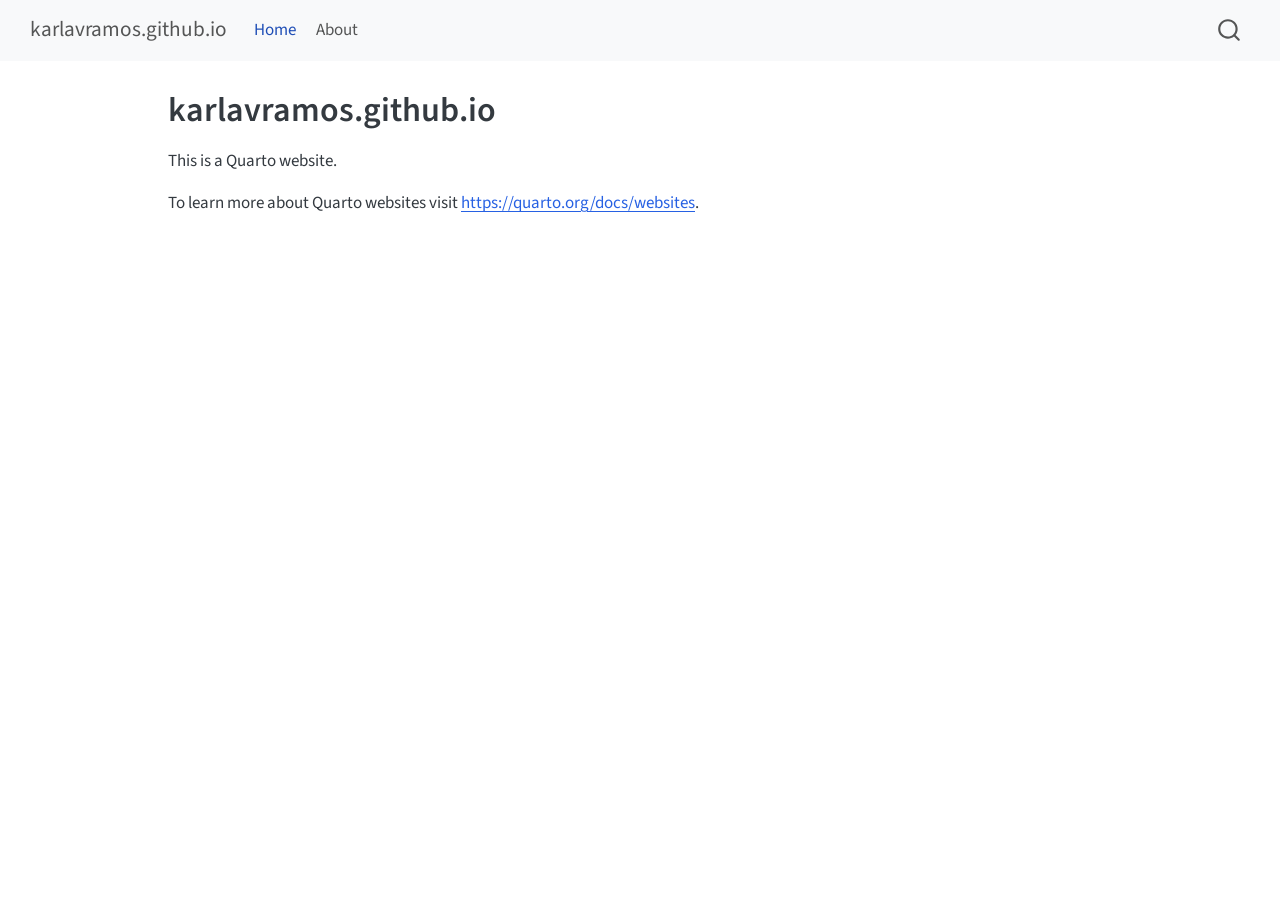
==== docs/index.html @ ef81c5fa "add initial website files" ====
<!DOCTYPE html>
<html xmlns="http://www.w3.org/1999/xhtml" lang="en" xml:lang="en"><head>

<meta charset="utf-8">
<meta name="generator" content="quarto-1.10.18">

<meta name="viewport" content="width=device-width, initial-scale=1.0, user-scalable=yes">


<title>karlavramos.github.io</title>
<style>
/* Default styles provided by pandoc.
** See https://pandoc.org/MANUAL.html#variables-for-html for config info.
*/
span.smallcaps{font-variant: small-caps;}
div.columns{display: flex; gap: 1.5em;}
div.column{flex: auto;}
@media screen {
div.columns{gap: min(4vw, 1.5em);}
div.column{overflow-x: auto;}
}
div.hanging-indent{margin-left: 1.5em; text-indent: -1.5em;}
ul.task-list{list-style: none;}
ul.task-list li input[type="checkbox"] {
  width: 0.8em;
  margin: 0 0.8em 0.2em -1em; /* quarto-specific, see https://github.com/quarto-dev/quarto-cli/issues/4556 */ 
  vertical-align: middle;
}
</style>


<script src="site_libs/quarto-nav/quarto-nav.js"></script>
<script src="site_libs/quarto-nav/headroom.min.js"></script>
<script src="site_libs/clipboard/clipboard.min.js"></script>
<script src="site_libs/quarto-search/autocomplete.umd.js"></script>
<script src="site_libs/quarto-search/fuse.min.js"></script>
<script src="site_libs/quarto-search/quarto-search.js"></script>
<meta name="quarto:offset" content="./">
<script src="site_libs/quarto-html/quarto.js" type="module"></script>
<script src="site_libs/quarto-html/tabsets/tabsets.js" type="module"></script>
<script src="site_libs/quarto-html/popper.min.js"></script>
<script src="site_libs/quarto-html/tippy.umd.min.js"></script>
<script src="site_libs/quarto-html/anchor.min.js"></script>
<link href="site_libs/quarto-html/tippy.css" rel="stylesheet">
<link href="site_libs/quarto-html/quarto-syntax-highlighting-64a204ab8560d761af7679ceaba22944.css" rel="stylesheet" id="quarto-text-highlighting-styles">
<script src="site_libs/bootstrap/bootstrap.min.js"></script>
<link href="site_libs/bootstrap/bootstrap-icons.css" rel="stylesheet">
<link href="site_libs/bootstrap/bootstrap-445b8638c3d06994fee0907d791121c4.min.css" rel="stylesheet" append-hash="true" id="quarto-bootstrap" data-mode="light">
<script id="quarto-search-options" type="application/json">{
  "location": "navbar",
  "copy-button": false,
  "collapse-after": 3,
  "panel-placement": "end",
  "type": "overlay",
  "limit": 50,
  "keyboard-shortcut": [
    "f",
    "/",
    "s"
  ],
  "show-item-context": false,
  "language": {
    "search-no-results-text": "No results",
    "search-matching-documents-text": "matching documents",
    "search-copy-link-title": "Copy link to search",
    "search-hide-matches-text": "Hide additional matches",
    "search-more-match-text": "more match in this document",
    "search-more-matches-text": "more matches in this document",
    "search-clear-button-title": "Clear",
    "search-text-placeholder": "",
    "search-detached-cancel-button-title": "Cancel",
    "search-submit-button-title": "Submit",
    "search-label": "Search"
  }
}</script>


<link rel="stylesheet" href="styles.css">
</head>

<body class="nav-fixed quarto-light">

<div id="quarto-search-results"></div>
  <header id="quarto-header" class="headroom fixed-top">
    <nav class="navbar navbar-expand-lg " data-bs-theme="dark">
      <div class="navbar-container container-fluid">
      <div class="navbar-brand-container mx-auto">
    <a class="navbar-brand" href="./index.html">
    <span class="navbar-title">karlavramos.github.io</span>
    </a>
  </div>
            <div id="quarto-search" class="" title="Search"></div>
          <button class="navbar-toggler" type="button" data-bs-toggle="collapse" data-bs-target="#navbarCollapse" aria-controls="navbarCollapse" role="menu" aria-expanded="false" aria-label="Toggle navigation" onclick="if (window.quartoToggleHeadroom) { window.quartoToggleHeadroom(); }">
  <span class="navbar-toggler-icon"></span>
</button>
          <div class="collapse navbar-collapse" id="navbarCollapse">
            <ul class="navbar-nav navbar-nav-scroll me-auto">
  <li class="nav-item">
    <a class="nav-link active" href="./index.html" aria-current="page"> 
<span class="menu-text">Home</span></a>
  </li>  
  <li class="nav-item">
    <a class="nav-link" href="./about.html"> 
<span class="menu-text">About</span></a>
  </li>  
</ul>
          </div> <!-- /navcollapse -->
            <div class="quarto-navbar-tools">
</div>
      </div> <!-- /container-fluid -->
    </nav>
</header>
<!-- content -->
<div id="quarto-content" class="quarto-container page-columns page-rows-contents page-layout-article page-navbar">
<!-- sidebar -->
<!-- margin-sidebar -->
    <div id="quarto-margin-sidebar" class="sidebar margin-sidebar zindex-bottom">
        
    </div>
<!-- main -->
<main class="content" id="quarto-document-content">

<header id="title-block-header" class="quarto-title-block default">
<div class="quarto-title">
<h1 class="title">karlavramos.github.io</h1>
</div>



<div class="quarto-title-meta">

    
  
    
  </div>
  


</header>


<p>This is a Quarto website.</p>
<p>To learn more about Quarto websites visit <a href="https://quarto.org/docs/websites" class="uri">https://quarto.org/docs/websites</a>.</p>



</main> <!-- /main -->
<script id="quarto-html-after-body" type="application/javascript">
  window.document.addEventListener("DOMContentLoaded", function (event) {
    const icon = "";
    const anchorJS = new window.AnchorJS();
    anchorJS.options = {
      placement: 'right',
      icon: icon
    };
    anchorJS.add('.anchored');
    const isCodeAnnotation = (el) => {
      for (const clz of el.classList) {
        if (clz.startsWith('code-annotation-')) {                     
          return true;
        }
      }
      return false;
    }
    const onCopySuccess = function(e) {
      // button target
      const button = e.trigger;
      // don't keep focus
      button.blur();
      // flash "checked"
      button.classList.add('code-copy-button-checked');
      var currentTitle = button.getAttribute("title");
      button.setAttribute("title", "Copied!");
      let tooltip;
      if (window.bootstrap) {
        button.setAttribute("data-bs-toggle", "tooltip");
        button.setAttribute("data-bs-placement", "left");
        button.setAttribute("data-bs-title", "Copied!");
        tooltip = new bootstrap.Tooltip(button, 
          { trigger: "manual", 
            customClass: "code-copy-button-tooltip",
            offset: [0, -8]});
        tooltip.show();    
      }
      setTimeout(function() {
        if (tooltip) {
          tooltip.hide();
          button.removeAttribute("data-bs-title");
          button.removeAttribute("data-bs-toggle");
          button.removeAttribute("data-bs-placement");
        }
        button.setAttribute("title", currentTitle);
        button.classList.remove('code-copy-button-checked');
      }, 1000);
      // clear code selection
      e.clearSelection();
    }
    const getTextToCopy = function(trigger) {
      const outerScaffold = trigger.parentElement.cloneNode(true);
      const codeEl = outerScaffold.querySelector('code');
      for (const childEl of codeEl.children) {
        if (isCodeAnnotation(childEl)) {
          childEl.remove();
        }
      }
      return codeEl.innerText;
    }
    const clipboard = new window.ClipboardJS('.code-copy-button:not([data-in-quarto-modal])', {
      text: getTextToCopy
    });
    clipboard.on('success', onCopySuccess);
    if (window.document.getElementById('quarto-embedded-source-code-modal')) {
      const clipboardModal = new window.ClipboardJS('.code-copy-button[data-in-quarto-modal]', {
        text: getTextToCopy,
        container: window.document.getElementById('quarto-embedded-source-code-modal')
      });
      clipboardModal.on('success', onCopySuccess);
    }
      var localhostRegex = new RegExp(/^(?:http|https):\/\/localhost\:?[0-9]*\//);
      var mailtoRegex = new RegExp(/^mailto:/);
        var filterRegex = new RegExp('/' + window.location.host + '/');
      var isInternal = (href) => {
          return filterRegex.test(href) || localhostRegex.test(href) || mailtoRegex.test(href);
      }
      // Inspect non-navigation links and adorn them if external
     var links = window.document.querySelectorAll('a[href]:not(.nav-link):not(.navbar-brand):not(.toc-action):not(.sidebar-link):not(.sidebar-item-toggle):not(.pagination-link):not(.no-external):not([aria-hidden]):not(.dropdown-item):not(.quarto-navigation-tool):not(.about-link)');
      for (var i=0; i<links.length; i++) {
        const link = links[i];
        if (!isInternal(link.href)) {
          // undo the damage that might have been done by quarto-nav.js in the case of
          // links that we want to consider external
          if (link.dataset.originalHref !== undefined) {
            link.href = link.dataset.originalHref;
          }
        }
      }
    function tippyHover(el, contentFn, onTriggerFn, onUntriggerFn) {
      const config = {
        allowHTML: true,
        maxWidth: 500,
        delay: 100,
        arrow: false,
        appendTo: function(el) {
            return el.parentElement;
        },
        interactive: true,
        interactiveBorder: 10,
        theme: 'quarto',
        placement: 'bottom-start',
      };
      if (contentFn) {
        config.content = contentFn;
      }
      if (onTriggerFn) {
        config.onTrigger = onTriggerFn;
      }
      if (onUntriggerFn) {
        config.onUntrigger = onUntriggerFn;
      }
      window.tippy(el, config); 
    }
    const noterefs = window.document.querySelectorAll('a[role="doc-noteref"]');
    for (var i=0; i<noterefs.length; i++) {
      const ref = noterefs[i];
      tippyHover(ref, function() {
        // use id or data attribute instead here
        let href = ref.getAttribute('data-footnote-href') || ref.getAttribute('href');
        try { href = new URL(href).hash; } catch {}
        const id = href.replace(/^#\/?/, "");
        const note = window.document.getElementById(id);
        if (note) {
          return note.innerHTML;
        } else {
          return "";
        }
      });
    }
    const xrefs = window.document.querySelectorAll('a.quarto-xref');
    const processXRef = (id, note) => {
      // Strip column container classes
      const stripColumnClz = (el) => {
        el.classList.remove("page-full", "page-columns");
        if (el.children) {
          for (const child of el.children) {
            stripColumnClz(child);
          }
        }
      }
      stripColumnClz(note)
      if (id === null || id.startsWith('sec-')) {
        // Special case sections, only their first couple elements
        const container = document.createElement("div");
        if (note.children && note.children.length > 2) {
          container.appendChild(note.children[0].cloneNode(true));
          for (let i = 1; i < note.children.length; i++) {
            const child = note.children[i];
            if (child.tagName === "P" && child.innerText === "") {
              continue;
            } else {
              container.appendChild(child.cloneNode(true));
              break;
            }
          }
          if (window.Quarto?.typesetMath) {
            window.Quarto.typesetMath(container);
          }
          return container.innerHTML
        } else {
          if (window.Quarto?.typesetMath) {
            window.Quarto.typesetMath(note);
          }
          return note.innerHTML;
        }
      } else {
        // Remove any anchor links if they are present
        const anchorLink = note.querySelector('a.anchorjs-link');
        if (anchorLink) {
          anchorLink.remove();
        }
        if (window.Quarto?.typesetMath) {
          window.Quarto.typesetMath(note);
        }
        if (note.classList.contains("callout")) {
          return note.outerHTML;
        } else {
          return note.innerHTML;
        }
      }
    }
    for (var i=0; i<xrefs.length; i++) {
      const xref = xrefs[i];
      tippyHover(xref, undefined, function(instance) {
        instance.disable();
        let url = xref.getAttribute('href');
        let hash = undefined; 
        if (url.startsWith('#')) {
          hash = url;
        } else {
          try { hash = new URL(url).hash; } catch {}
        }
        if (hash) {
          const id = hash.replace(/^#\/?/, "");
          const note = window.document.getElementById(id);
          if (note !== null) {
            try {
              const html = processXRef(id, note.cloneNode(true));
              instance.setContent(html);
            } finally {
              instance.enable();
              instance.show();
            }
          } else {
            // See if we can fetch this
            fetch(url.split('#')[0])
            .then(res => res.text())
            .then(html => {
              const parser = new DOMParser();
              const htmlDoc = parser.parseFromString(html, "text/html");
              const note = htmlDoc.getElementById(id);
              if (note !== null) {
                const html = processXRef(id, note);
                instance.setContent(html);
              } 
            }).finally(() => {
              instance.enable();
              instance.show();
            });
          }
        } else {
          // See if we can fetch a full url (with no hash to target)
          // This is a special case and we should probably do some content thinning / targeting
          fetch(url)
          .then(res => res.text())
          .then(html => {
            const parser = new DOMParser();
            const htmlDoc = parser.parseFromString(html, "text/html");
            const note = htmlDoc.querySelector('main.content');
            if (note !== null) {
              // This should only happen for chapter cross references
              // (since there is no id in the URL)
              // remove the first header
              if (note.children.length > 0 && note.children[0].tagName === "HEADER") {
                note.children[0].remove();
              }
              const html = processXRef(null, note);
              instance.setContent(html);
            } 
          }).finally(() => {
            instance.enable();
            instance.show();
          });
        }
      }, function(instance) {
      });
    }
        let selectedAnnoteEl;
        const selectorForAnnotation = ( cell, annotation) => {
          let cellAttr = 'data-code-cell="' + cell + '"';
          let lineAttr = 'data-code-annotation="' +  annotation + '"';
          const selector = 'span[' + cellAttr + '][' + lineAttr + ']';
          return selector;
        }
        const selectCodeLines = (annoteEl) => {
          const doc = window.document;
          const targetCell = annoteEl.getAttribute("data-target-cell");
          const targetAnnotation = annoteEl.getAttribute("data-target-annotation");
          const annoteSpan = window.document.querySelector(selectorForAnnotation(targetCell, targetAnnotation));
          const lines = annoteSpan.getAttribute("data-code-lines").split(",");
          const lineIds = lines.map((line) => {
            return targetCell + "-" + line;
          })
          let top = null;
          let height = null;
          let parent = null;
          if (lineIds.length > 0) {
              //compute the position of the single el (top and bottom and make a div)
              const el = window.document.getElementById(lineIds[0]);
              top = el.offsetTop;
              height = el.offsetHeight;
              parent = el.parentElement.parentElement;
            if (lineIds.length > 1) {
              const lastEl = window.document.getElementById(lineIds[lineIds.length - 1]);
              const bottom = lastEl.offsetTop + lastEl.offsetHeight;
              height = bottom - top;
            }
            if (top !== null && height !== null && parent !== null) {
              // cook up a div (if necessary) and position it 
              let div = window.document.getElementById("code-annotation-line-highlight");
              if (div === null) {
                div = window.document.createElement("div");
                div.setAttribute("id", "code-annotation-line-highlight");
                div.style.position = 'absolute';
                parent.appendChild(div);
              }
              div.style.top = top - 2 + "px";
              div.style.height = height + 4 + "px";
              div.style.left = 0;
              let gutterDiv = window.document.getElementById("code-annotation-line-highlight-gutter");
              if (gutterDiv === null) {
                gutterDiv = window.document.createElement("div");
                gutterDiv.setAttribute("id", "code-annotation-line-highlight-gutter");
                gutterDiv.style.position = 'absolute';
                const codeCell = window.document.getElementById(targetCell);
                const gutter = codeCell.querySelector('.code-annotation-gutter');
                gutter.appendChild(gutterDiv);
              }
              gutterDiv.style.top = top - 2 + "px";
              gutterDiv.style.height = height + 4 + "px";
            }
            selectedAnnoteEl = annoteEl;
          }
        };
        const unselectCodeLines = () => {
          const elementsIds = ["code-annotation-line-highlight", "code-annotation-line-highlight-gutter"];
          elementsIds.forEach((elId) => {
            const div = window.document.getElementById(elId);
            if (div) {
              div.remove();
            }
          });
          selectedAnnoteEl = undefined;
        };
          // Handle positioning of the toggle
      window.addEventListener(
        "resize",
        throttle(() => {
          elRect = undefined;
          if (selectedAnnoteEl) {
            selectCodeLines(selectedAnnoteEl);
          }
        }, 10)
      );
      function throttle(fn, ms) {
      let throttle = false;
      let timer;
        return (...args) => {
          if(!throttle) { // first call gets through
              fn.apply(this, args);
              throttle = true;
          } else { // all the others get throttled
              if(timer) clearTimeout(timer); // cancel #2
              timer = setTimeout(() => {
                fn.apply(this, args);
                timer = throttle = false;
              }, ms);
          }
        };
      }
        // Attach click handler to the DT
        const annoteDls = window.document.querySelectorAll('dt[data-target-cell]');
        for (const annoteDlNode of annoteDls) {
          annoteDlNode.addEventListener('click', (event) => {
            const clickedEl = event.target;
            if (clickedEl !== selectedAnnoteEl) {
              unselectCodeLines();
              const activeEl = window.document.querySelector('dt[data-target-cell].code-annotation-active');
              if (activeEl) {
                activeEl.classList.remove('code-annotation-active');
              }
              selectCodeLines(clickedEl);
              clickedEl.classList.add('code-annotation-active');
            } else {
              // Unselect the line
              unselectCodeLines();
              clickedEl.classList.remove('code-annotation-active');
            }
          });
        }
    const findCites = (el) => {
      const parentEl = el.parentElement;
      if (parentEl) {
        const cites = parentEl.dataset.cites;
        if (cites) {
          return {
            el,
            cites: cites.split(' ')
          };
        } else {
          return findCites(el.parentElement)
        }
      } else {
        return undefined;
      }
    };
    var bibliorefs = window.document.querySelectorAll('a[role="doc-biblioref"]');
    for (var i=0; i<bibliorefs.length; i++) {
      const ref = bibliorefs[i];
      const citeInfo = findCites(ref);
      if (citeInfo) {
        tippyHover(citeInfo.el, function() {
          var popup = window.document.createElement('div');
          citeInfo.cites.forEach(function(cite) {
            var citeDiv = window.document.createElement('div');
            citeDiv.classList.add('hanging-indent');
            citeDiv.classList.add('csl-entry');
            var biblioDiv = window.document.getElementById('ref-' + cite);
            if (biblioDiv) {
              citeDiv.innerHTML = biblioDiv.innerHTML;
            }
            popup.appendChild(citeDiv);
          });
          return popup.innerHTML;
        });
      }
    }
  });
  </script>
</div> <!-- /content -->




</body></html>
---- docs/site_libs/quarto-html/tippy.css ----
.tippy-box[data-animation=fade][data-state=hidden]{opacity:0}[data-tippy-root]{max-width:calc(100vw - 10px)}.tippy-box{position:relative;background-color:#333;color:#fff;border-radius:4px;font-size:14px;line-height:1.4;white-space:normal;outline:0;transition-property:transform,visibility,opacity}.tippy-box[data-placement^=top]>.tippy-arrow{bottom:0}.tippy-box[data-placement^=top]>.tippy-arrow:before{bottom:-7px;left:0;border-width:8px 8px 0;border-top-color:initial;transform-origin:center top}.tippy-box[data-placement^=bottom]>.tippy-arrow{top:0}.tippy-box[data-placement^=bottom]>.tippy-arrow:before{top:-7px;left:0;border-width:0 8px 8px;border-bottom-color:initial;transform-origin:center bottom}.tippy-box[data-placement^=left]>.tippy-arrow{right:0}.tippy-box[data-placement^=left]>.tippy-arrow:before{border-width:8px 0 8px 8px;border-left-color:initial;right:-7px;transform-origin:center left}.tippy-box[data-placement^=right]>.tippy-arrow{left:0}.tippy-box[data-placement^=right]>.tippy-arrow:before{left:-7px;border-width:8px 8px 8px 0;border-right-color:initial;transform-origin:center right}.tippy-box[data-inertia][data-state=visible]{transition-timing-function:cubic-bezier(.54,1.5,.38,1.11)}.tippy-arrow{width:16px;height:16px;color:#333}.tippy-arrow:before{content:"";position:absolute;border-color:transparent;border-style:solid}.tippy-content{position:relative;padding:5px 9px;z-index:1}
---- docs/site_libs/quarto-html/quarto-syntax-highlighting-64a204ab8560d761af7679ceaba22944.css ----
/* quarto syntax highlight colors */
:root {
  --quarto-hl-ot-color: #003B4F;
  --quarto-hl-at-color: #657422;
  --quarto-hl-ss-color: #20794D;
  --quarto-hl-an-color: #5E5E5E;
  --quarto-hl-fu-color: #4758AB;
  --quarto-hl-st-color: #20794D;
  --quarto-hl-cf-color: #003B4F;
  --quarto-hl-op-color: #5E5E5E;
  --quarto-hl-er-color: #AD0000;
  --quarto-hl-bn-color: #AD0000;
  --quarto-hl-al-color: #AD0000;
  --quarto-hl-va-color: #111111;
  --quarto-hl-bu-color: inherit;
  --quarto-hl-ex-color: inherit;
  --quarto-hl-pp-color: #AD0000;
  --quarto-hl-in-color: #5E5E5E;
  --quarto-hl-vs-color: #20794D;
  --quarto-hl-wa-color: #5E5E5E;
  --quarto-hl-do-color: #5E5E5E;
  --quarto-hl-im-color: #00769E;
  --quarto-hl-ch-color: #20794D;
  --quarto-hl-dt-color: #AD0000;
  --quarto-hl-fl-color: #AD0000;
  --quarto-hl-co-color: #5E5E5E;
  --quarto-hl-cv-color: #5E5E5E;
  --quarto-hl-cn-color: #8f5902;
  --quarto-hl-sc-color: #5E5E5E;
  --quarto-hl-dv-color: #AD0000;
  --quarto-hl-kw-color: #003B4F;
}

/* other quarto variables */
:root {
  --quarto-font-monospace: SFMono-Regular, Menlo, Monaco, Consolas, "Liberation Mono", "Courier New", monospace;
}

/* syntax highlight based on Pandoc's rules */
pre > code.sourceCode > span {
  color: #003B4F;
}

code.sourceCode > span {
  color: #003B4F;
}

div.sourceCode,
div.sourceCode pre.sourceCode {
  color: #003B4F;
}

/* Normal */
code span {
  color: #003B4F;
}

/* Alert */
code span.al {
  color: #AD0000;
  font-style: inherit;
}

/* Annotation */
code span.an {
  color: #5E5E5E;
  font-style: inherit;
}

/* Attribute */
code span.at {
  color: #657422;
  font-style: inherit;
}

/* BaseN */
code span.bn {
  color: #AD0000;
  font-style: inherit;
}

/* BuiltIn */
code span.bu {
  font-style: inherit;
}

/* ControlFlow */
code span.cf {
  color: #003B4F;
  font-weight: bold;
  font-style: inherit;
}

/* Char */
code span.ch {
  color: #20794D;
  font-style: inherit;
}

/* Constant */
code span.cn {
  color: #8f5902;
  font-style: inherit;
}

/* Comment */
code span.co {
  color: #5E5E5E;
  font-style: inherit;
}

/* CommentVar */
code span.cv {
  color: #5E5E5E;
  font-style: italic;
}

/* Documentation */
code span.do {
  color: #5E5E5E;
  font-style: italic;
}

/* DataType */
code span.dt {
  color: #AD0000;
  font-style: inherit;
}

/* DecVal */
code span.dv {
  color: #AD0000;
  font-style: inherit;
}

/* Error */
code span.er {
  color: #AD0000;
  font-style: inherit;
}

/* Extension */
code span.ex {
  font-style: inherit;
}

/* Float */
code span.fl {
  color: #AD0000;
  font-style: inherit;
}

/* Function */
code span.fu {
  color: #4758AB;
  font-style: inherit;
}

/* Import */
code span.im {
  color: #00769E;
  font-style: inherit;
}

/* Information */
code span.in {
  color: #5E5E5E;
  font-style: inherit;
}

/* Keyword */
code span.kw {
  color: #003B4F;
  font-weight: bold;
  font-style: inherit;
}

/* Operator */
code span.op {
  color: #5E5E5E;
  font-style: inherit;
}

/* Other */
code span.ot {
  color: #003B4F;
  font-style: inherit;
}

/* Preprocessor */
code span.pp {
  color: #AD0000;
  font-style: inherit;
}

/* SpecialChar */
code span.sc {
  color: #5E5E5E;
  font-style: inherit;
}

/* SpecialString */
code span.ss {
  color: #20794D;
  font-style: inherit;
}

/* String */
code span.st {
  color: #20794D;
  font-style: inherit;
}

/* Variable */
code span.va {
  color: #111111;
  font-style: inherit;
}

/* VerbatimString */
code span.vs {
  color: #20794D;
  font-style: inherit;
}

/* Warning */
code span.wa {
  color: #5E5E5E;
  font-style: italic;
}

.prevent-inlining {
  content: "</";
}

/*# sourceMappingURL=9d8d5bb603a83b8298b89080a598c93b.css.map */
---- docs/styles.css ----
/* css styles */
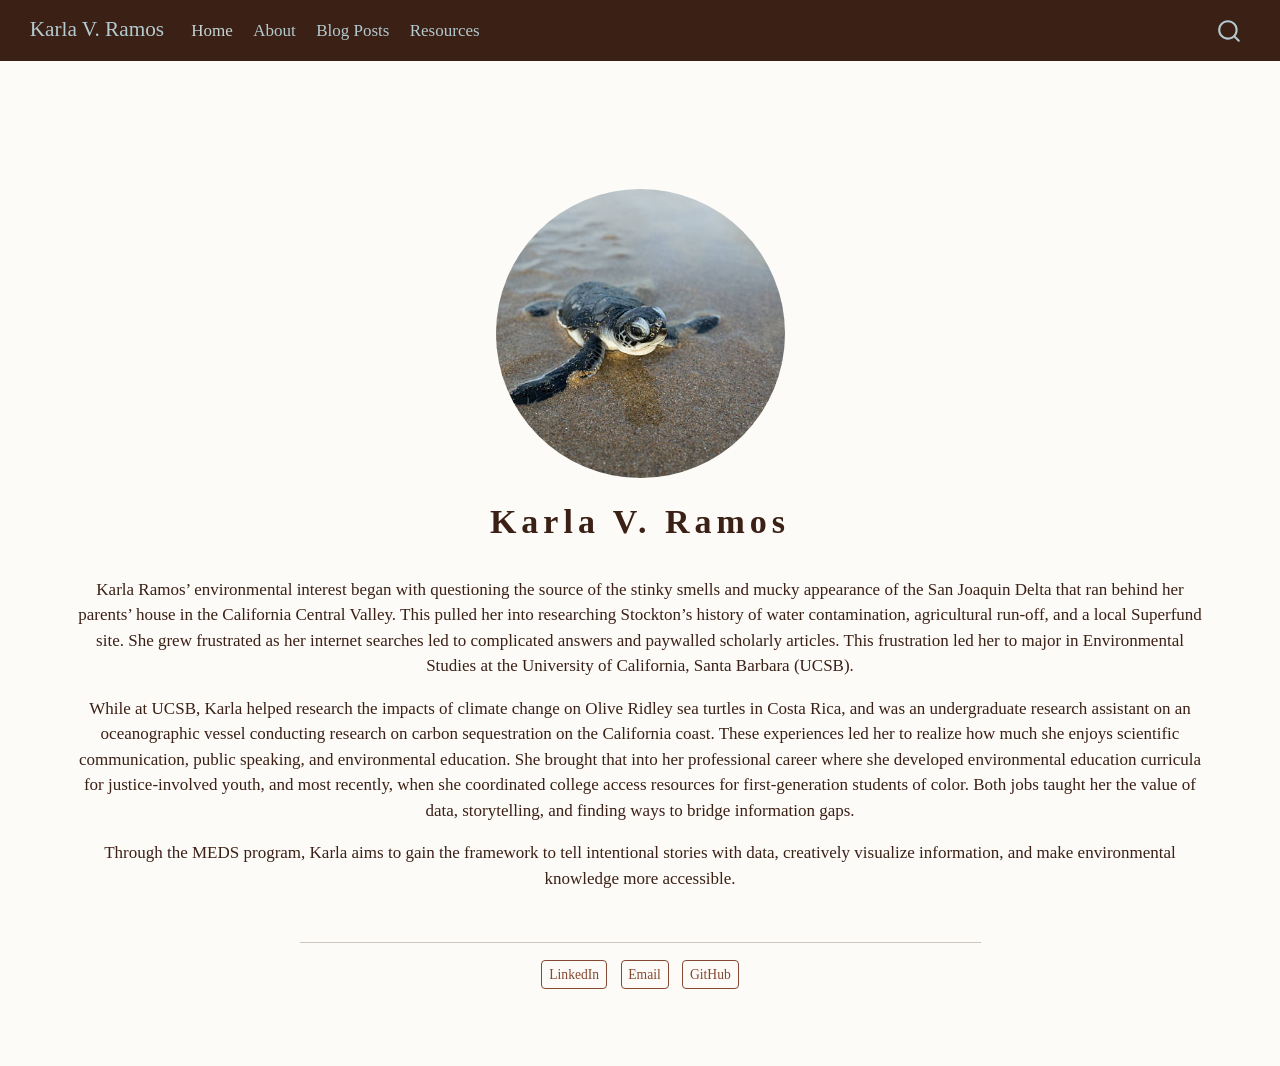
==== commit 1c3abaf2: "Blog post workshop" ====
--- a/docs/index.html
+++ b/docs/index.html
@@ -2,12 +2,12 @@
 <html xmlns="http://www.w3.org/1999/xhtml" lang="en" xml:lang="en"><head>
 
 <meta charset="utf-8">
-<meta name="generator" content="quarto-1.10.18">
+<meta name="generator" content="quarto-1.10.19">
 
 <meta name="viewport" content="width=device-width, initial-scale=1.0, user-scalable=yes">
 
 
-<title>karlavramos.github.io</title>
+<title>Karla V. Ramos</title>
 <style>
 /* Default styles provided by pandoc.
 ** See https://pandoc.org/MANUAL.html#variables-for-html for config info.
@@ -40,12 +40,11 @@
 <script src="site_libs/quarto-html/tabsets/tabsets.js" type="module"></script>
 <script src="site_libs/quarto-html/popper.min.js"></script>
 <script src="site_libs/quarto-html/tippy.umd.min.js"></script>
-<script src="site_libs/quarto-html/anchor.min.js"></script>
 <link href="site_libs/quarto-html/tippy.css" rel="stylesheet">
-<link href="site_libs/quarto-html/quarto-syntax-highlighting-64a204ab8560d761af7679ceaba22944.css" rel="stylesheet" id="quarto-text-highlighting-styles">
+<link href="site_libs/quarto-html/quarto-syntax-highlighting-bf27225e3a48a9273f3daa8f8e829971.css" rel="stylesheet" id="quarto-text-highlighting-styles">
 <script src="site_libs/bootstrap/bootstrap.min.js"></script>
 <link href="site_libs/bootstrap/bootstrap-icons.css" rel="stylesheet">
-<link href="site_libs/bootstrap/bootstrap-445b8638c3d06994fee0907d791121c4.min.css" rel="stylesheet" append-hash="true" id="quarto-bootstrap" data-mode="light">
+<link href="site_libs/bootstrap/bootstrap-197ed1882bb54d472ac7c4763a12b4fc.min.css" rel="stylesheet" append-hash="true" id="quarto-bootstrap" data-mode="light">
 <script id="quarto-search-options" type="application/json">{
   "location": "navbar",
   "copy-button": false,
@@ -75,7 +74,6 @@
 }</script>
 
 
-<link rel="stylesheet" href="styles.css">
 </head>
 
 <body class="nav-fixed quarto-light">
@@ -86,7 +84,7 @@
       <div class="navbar-container container-fluid">
       <div class="navbar-brand-container mx-auto">
     <a class="navbar-brand" href="./index.html">
-    <span class="navbar-title">karlavramos.github.io</span>
+    <span class="navbar-title">Karla V. Ramos</span>
     </a>
   </div>
             <div id="quarto-search" class="" title="Search"></div>
@@ -103,6 +101,14 @@
     <a class="nav-link" href="./about.html"> 
 <span class="menu-text">About</span></a>
   </li>  
+  <li class="nav-item">
+    <a class="nav-link" href="./posts.html"> 
+<span class="menu-text">Blog Posts</span></a>
+  </li>  
+  <li class="nav-item">
+    <a class="nav-link" href="./resources.html"> 
+<span class="menu-text">Resources</span></a>
+  </li>  
 </ul>
           </div> <!-- /navcollapse -->
             <div class="quarto-navbar-tools">
@@ -111,49 +117,43 @@
     </nav>
 </header>
 <!-- content -->
-<div id="quarto-content" class="quarto-container page-columns page-rows-contents page-layout-article page-navbar">
+<div id="quarto-content" class="quarto-container page-columns page-rows-contents page-layout-full page-navbar">
 <!-- sidebar -->
 <!-- margin-sidebar -->
-    <div id="quarto-margin-sidebar" class="sidebar margin-sidebar zindex-bottom">
-        
-    </div>
+    
 <!-- main -->
-<main class="content" id="quarto-document-content">
-
-<header id="title-block-header" class="quarto-title-block default">
+<div class="quarto-about-jolla column-page">
+  <img src="images/profile-ex.jpg" class="about-image
+  round " style="height: 17em; width: 17em;">
+ <header id="title-block-header" class="quarto-title-block default">
 <div class="quarto-title">
-<h1 class="title">karlavramos.github.io</h1>
+<h1 class="title">Karla V. Ramos</h1>
 </div>
-
-
-
-<div class="quarto-title-meta">
-
-    
-  
-    
+<div class="quarto-title-meta column-page">
   </div>
-  
-
-
-</header>
-
-
-<p>This is a Quarto website.</p>
-<p>To learn more about Quarto websites visit <a href="https://quarto.org/docs/websites" class="uri">https://quarto.org/docs/websites</a>.</p>
-
-
-
-</main> <!-- /main -->
+</header><main class="content column-page" id="quarto-document-content">
+<p>Karla Ramos’ environmental interest began with questioning the source of the stinky smells and mucky appearance of the San Joaquin Delta that ran behind her parents’ house in the California Central Valley. This pulled her into researching Stockton’s history of water contamination, agricultural run-off, and a local Superfund site. She grew frustrated as her internet searches led to complicated answers and paywalled scholarly articles. This frustration led her to major in Environmental Studies at the University of California, Santa Barbara (UCSB).</p>
+<p>While at UCSB, Karla helped research the impacts of climate change on Olive Ridley sea turtles in Costa Rica, and was an undergraduate research assistant on an oceanographic vessel conducting research on carbon sequestration on the California coast. These experiences led her to realize how much she enjoys scientific communication, public speaking, and environmental education. She brought that into her professional career where she developed environmental education curricula for justice-involved youth, and most recently, when she coordinated college access resources for first-generation students of color. Both jobs taught her the value of data, storytelling, and finding ways to bridge information gaps.</p>
+<p>Through the MEDS program, Karla aims to gain the framework to tell intentional stories with data, creatively visualize information, and make environmental knowledge more accessible.</p>
+
+
+</main> 
+  <hr class="about-sep">
+   <div class="about-links">
+  <a href="https://www.linkedin.com/in/karlavramos/" class="about-link" rel="" target="_blank">
+     <span class="about-link-text">LinkedIn</span>
+  </a>
+  <a href="mailto:ramos.karlav@gmail.com" class="about-link" rel="" target="">
+     <span class="about-link-text">Email</span>
+  </a>
+  <a href="https://github.com/Karlavramos" class="about-link" rel="" target="_blank">
+     <span class="about-link-text">GitHub</span>
+  </a>
+</div>
+</div>
+ <!-- /main -->
 <script id="quarto-html-after-body" type="application/javascript">
   window.document.addEventListener("DOMContentLoaded", function (event) {
-    const icon = "";
-    const anchorJS = new window.AnchorJS();
-    anchorJS.options = {
-      placement: 'right',
-      icon: icon
-    };
-    anchorJS.add('.anchored');
     const isCodeAnnotation = (el) => {
       for (const clz of el.classList) {
         if (clz.startsWith('code-annotation-')) {                     
--- a/docs/site_libs/quarto-html/quarto-syntax-highlighting-bf27225e3a48a9273f3daa8f8e829971.css
+++ b/docs/site_libs/quarto-html/quarto-syntax-highlighting-bf27225e3a48a9273f3daa8f8e829971.css
@@ -0,0 +1,236 @@
+/* quarto syntax highlight colors */
+:root {
+  --quarto-hl-ot-color: #003B4F;
+  --quarto-hl-at-color: #657422;
+  --quarto-hl-ss-color: #20794D;
+  --quarto-hl-an-color: #5E5E5E;
+  --quarto-hl-fu-color: #4758AB;
+  --quarto-hl-st-color: #20794D;
+  --quarto-hl-cf-color: #003B4F;
+  --quarto-hl-op-color: #5E5E5E;
+  --quarto-hl-er-color: #AD0000;
+  --quarto-hl-bn-color: #AD0000;
+  --quarto-hl-al-color: #AD0000;
+  --quarto-hl-va-color: #111111;
+  --quarto-hl-bu-color: inherit;
+  --quarto-hl-ex-color: inherit;
+  --quarto-hl-pp-color: #AD0000;
+  --quarto-hl-in-color: #5E5E5E;
+  --quarto-hl-vs-color: #20794D;
+  --quarto-hl-wa-color: #5E5E5E;
+  --quarto-hl-do-color: #5E5E5E;
+  --quarto-hl-im-color: #00769E;
+  --quarto-hl-ch-color: #20794D;
+  --quarto-hl-dt-color: #AD0000;
+  --quarto-hl-fl-color: #AD0000;
+  --quarto-hl-co-color: #5E5E5E;
+  --quarto-hl-cv-color: #5E5E5E;
+  --quarto-hl-cn-color: #8f5902;
+  --quarto-hl-sc-color: #5E5E5E;
+  --quarto-hl-dv-color: #AD0000;
+  --quarto-hl-kw-color: #003B4F;
+}
+
+/* other quarto variables */
+:root {
+  --quarto-font-monospace: SFMono-Regular, Menlo, Monaco, Consolas, "Liberation Mono", "Courier New", monospace;
+}
+
+/* syntax highlight based on Pandoc's rules */
+pre > code.sourceCode > span {
+  color: #003B4F;
+}
+
+code.sourceCode > span {
+  color: #003B4F;
+}
+
+div.sourceCode,
+div.sourceCode pre.sourceCode {
+  color: #003B4F;
+}
+
+/* Normal */
+code span {
+  color: #003B4F;
+}
+
+/* Alert */
+code span.al {
+  color: #AD0000;
+  font-style: inherit;
+}
+
+/* Annotation */
+code span.an {
+  color: #5E5E5E;
+  font-style: inherit;
+}
+
+/* Attribute */
+code span.at {
+  color: #657422;
+  font-style: inherit;
+}
+
+/* BaseN */
+code span.bn {
+  color: #AD0000;
+  font-style: inherit;
+}
+
+/* BuiltIn */
+code span.bu {
+  font-style: inherit;
+}
+
+/* ControlFlow */
+code span.cf {
+  color: #003B4F;
+  font-weight: bold;
+  font-style: inherit;
+}
+
+/* Char */
+code span.ch {
+  color: #20794D;
+  font-style: inherit;
+}
+
+/* Constant */
+code span.cn {
+  color: #8f5902;
+  font-style: inherit;
+}
+
+/* Comment */
+code span.co {
+  color: #5E5E5E;
+  font-style: inherit;
+}
+
+/* CommentVar */
+code span.cv {
+  color: #5E5E5E;
+  font-style: italic;
+}
+
+/* Documentation */
+code span.do {
+  color: #5E5E5E;
+  font-style: italic;
+}
+
+/* DataType */
+code span.dt {
+  color: #AD0000;
+  font-style: inherit;
+}
+
+/* DecVal */
+code span.dv {
+  color: #AD0000;
+  font-style: inherit;
+}
+
+/* Error */
+code span.er {
+  color: #AD0000;
+  font-style: inherit;
+}
+
+/* Extension */
+code span.ex {
+  font-style: inherit;
+}
+
+/* Float */
+code span.fl {
+  color: #AD0000;
+  font-style: inherit;
+}
+
+/* Function */
+code span.fu {
+  color: #4758AB;
+  font-style: inherit;
+}
+
+/* Import */
+code span.im {
+  color: #00769E;
+  font-style: inherit;
+}
+
+/* Information */
+code span.in {
+  color: #5E5E5E;
+  font-style: inherit;
+}
+
+/* Keyword */
+code span.kw {
+  color: #003B4F;
+  font-weight: bold;
+  font-style: inherit;
+}
+
+/* Operator */
+code span.op {
+  color: #5E5E5E;
+  font-style: inherit;
+}
+
+/* Other */
+code span.ot {
+  color: #003B4F;
+  font-style: inherit;
+}
+
+/* Preprocessor */
+code span.pp {
+  color: #AD0000;
+  font-style: inherit;
+}
+
+/* SpecialChar */
+code span.sc {
+  color: #5E5E5E;
+  font-style: inherit;
+}
+
+/* SpecialString */
+code span.ss {
+  color: #20794D;
+  font-style: inherit;
+}
+
+/* String */
+code span.st {
+  color: #20794D;
+  font-style: inherit;
+}
+
+/* Variable */
+code span.va {
+  color: #111111;
+  font-style: inherit;
+}
+
+/* VerbatimString */
+code span.vs {
+  color: #20794D;
+  font-style: inherit;
+}
+
+/* Warning */
+code span.wa {
+  color: #5E5E5E;
+  font-style: italic;
+}
+
+.prevent-inlining {
+  content: "</";
+}
+
+/*# sourceMappingURL=8be38f48d34c45af72792cbd699585e7.css.map */
